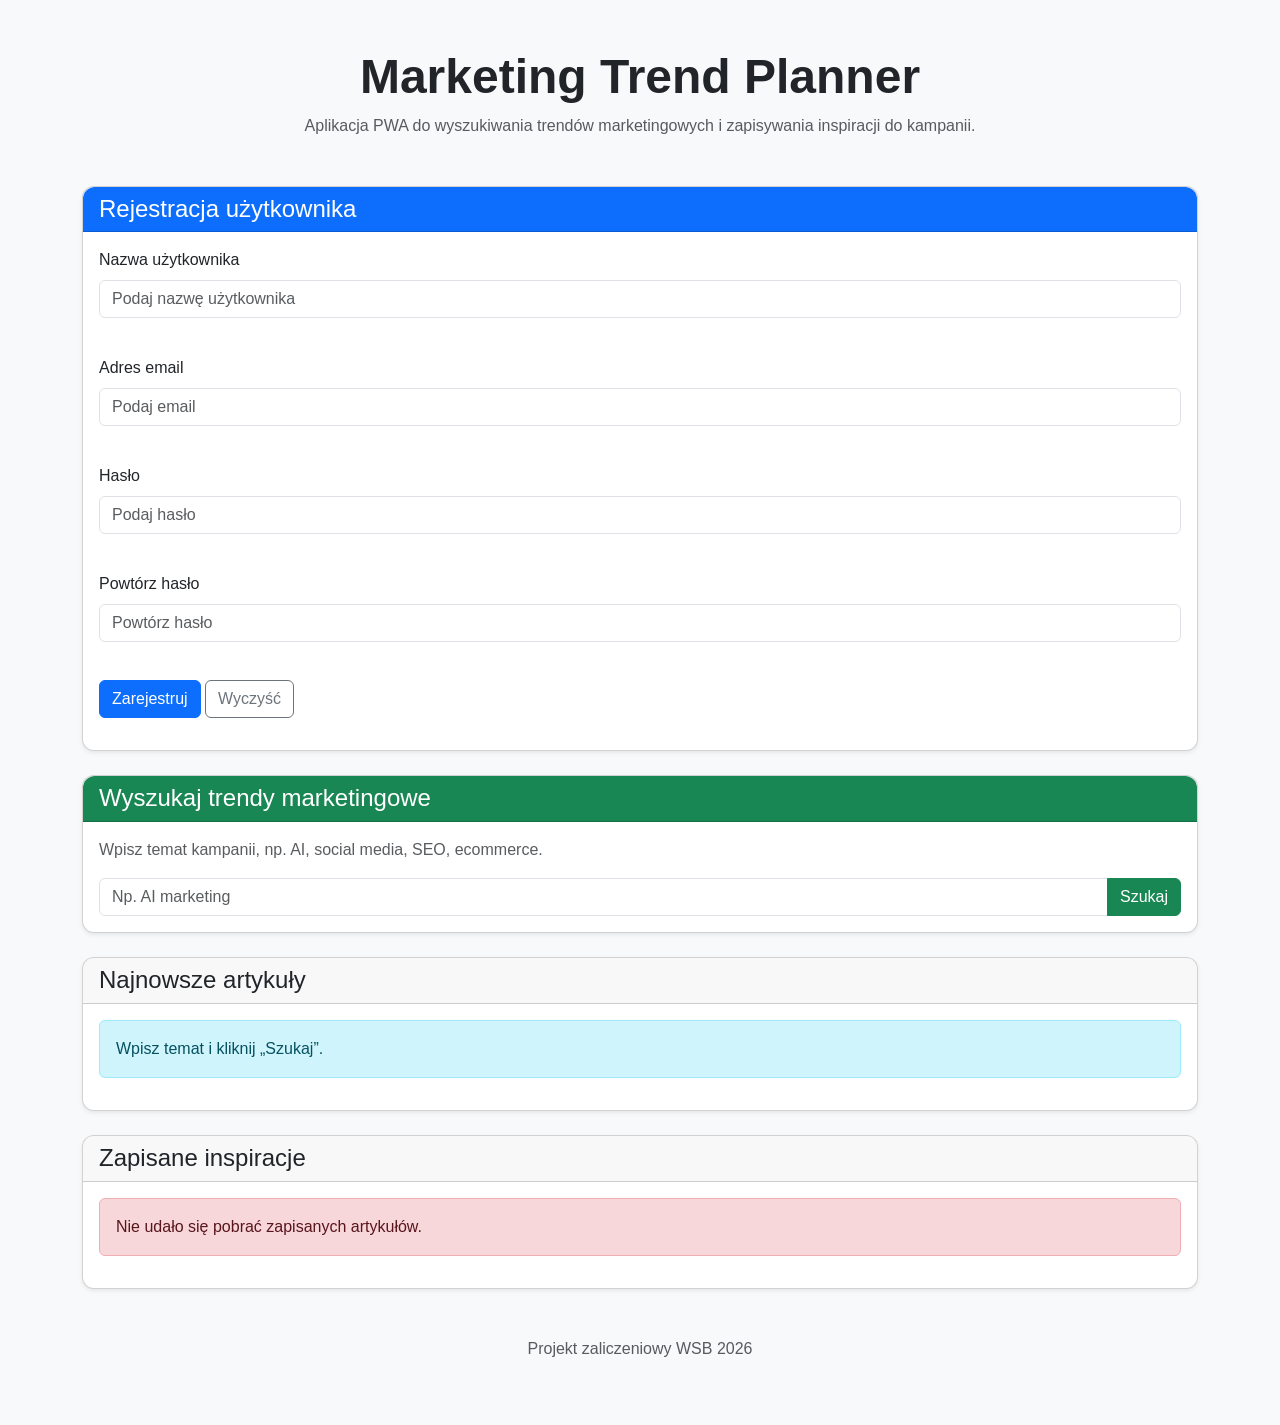
==== public/index.html @ 6ac09f5b "first commit" ====
<!DOCTYPE html>
<html lang="pl">

<head>
    <meta charset="UTF-8">
    <meta name="viewport" content="width=device-width, initial-scale=1.0">
    <title>Marketing Trend Planner</title>

    <link href="https://cdn.jsdelivr.net/npm/bootstrap@5.3.7/dist/css/bootstrap.min.css" rel="stylesheet">
    <link rel="manifest" href="manifest.json">
    <link rel="stylesheet" href="style.css">
</head>

<body class="bg-light">

    <div class="container py-5">

        <header class="text-center mb-5">
            <h1 class="display-5 fw-bold">Marketing Trend Planner</h1>
            <p class="text-muted">
                Aplikacja PWA do wyszukiwania trendów marketingowych i zapisywania inspiracji do kampanii.
            </p>
        </header>

        <section class="card shadow-sm mb-4">
            <div class="card-header bg-primary text-white">
                <h2 class="h4 mb-0">Rejestracja użytkownika</h2>
            </div>

            <div class="card-body">
                <form id="registerForm">

                    <div class="mb-3">
                        <label for="name" class="form-label">Nazwa użytkownika</label>
                        <input type="text" id="name" class="form-control" placeholder="Podaj nazwę użytkownika">
                        <p class="err_mess text-danger small mt-1"></p>
                    </div>

                    <div class="mb-3">
                        <label for="email" class="form-label">Adres email</label>
                        <input type="email" id="email" class="form-control" placeholder="Podaj email">
                        <p class="err_mess text-danger small mt-1"></p>
                    </div>

                    <div class="mb-3">
                        <label for="password1" class="form-label">Hasło</label>
                        <input type="password" id="password1" class="form-control" placeholder="Podaj hasło">
                        <p class="err_mess text-danger small mt-1"></p>
                    </div>

                    <div class="mb-3">
                        <label for="password2" class="form-label">Powtórz hasło</label>
                        <input type="password" id="password2" class="form-control" placeholder="Powtórz hasło">
                        <p class="err_mess text-danger small mt-1"></p>
                    </div>

                    <button type="submit" id="registerBtn" class="btn btn-primary">
                        Zarejestruj
                    </button>

                    <button type="reset" id="resetBtn" class="btn btn-outline-secondary">
                        Wyczyść
                    </button>

                    <div id="registerInfo" class="mt-3"></div>

                </form>
            </div>
        </section>

        <section class="card shadow-sm mb-4">
            <div class="card-header bg-success text-white">
                <h2 class="h4 mb-0">Wyszukaj trendy marketingowe</h2>
            </div>

            <div class="card-body">
                <p class="text-muted">
                    Wpisz temat kampanii, np. AI, social media, SEO, ecommerce.
                </p>

                <div class="input-group">
                    <input type="text" id="searchInput" class="form-control" placeholder="Np. AI marketing">
                    <button id="searchBtn" class="btn btn-success">Szukaj</button>
                </div>
            </div>
        </section>

        <section class="card shadow-sm mb-4">
            <div class="card-header">
                <h2 class="h4 mb-0">Najnowsze artykuły</h2>
            </div>

            <div class="card-body">
                <div id="newsBox">
                    <div class="alert alert-info">
                        Wpisz temat i kliknij „Szukaj”.
                    </div>
                </div>
            </div>
        </section>

        <section class="card shadow-sm">
            <div class="card-header">
                <h2 class="h4 mb-0">Zapisane inspiracje</h2>
            </div>

            <div class="card-body">
                <div id="savedBox">
                    <div class="alert alert-secondary">
                        Brak zapisanych artykułów.
                    </div>
                </div>
            </div>
        </section>

        <footer class="text-center text-muted mt-5">
            <p>Projekt zaliczeniowy WSB 2026</p>
        </footer>

    </div>

    <script src="script.js"></script>
</body>

</html>
---- public/style.css ----
body {
    font-family: Arial, sans-serif;
}

.card {
    border-radius: 12px;
}

.card-header {
    border-radius: 12px 12px 0 0 !important;
}

.article-card {
    border: 1px solid #ddd;
    border-radius: 10px;
    padding: 15px;
    margin-bottom: 15px;
    background-color: #ffffff;
}

.article-card h3 {
    font-size: 20px;
}

.article-card p {
    margin-bottom: 8px;
}

.article-date {
    font-size: 13px;
    color: #666;
}

.err_mess {
    min-height: 18px;
}
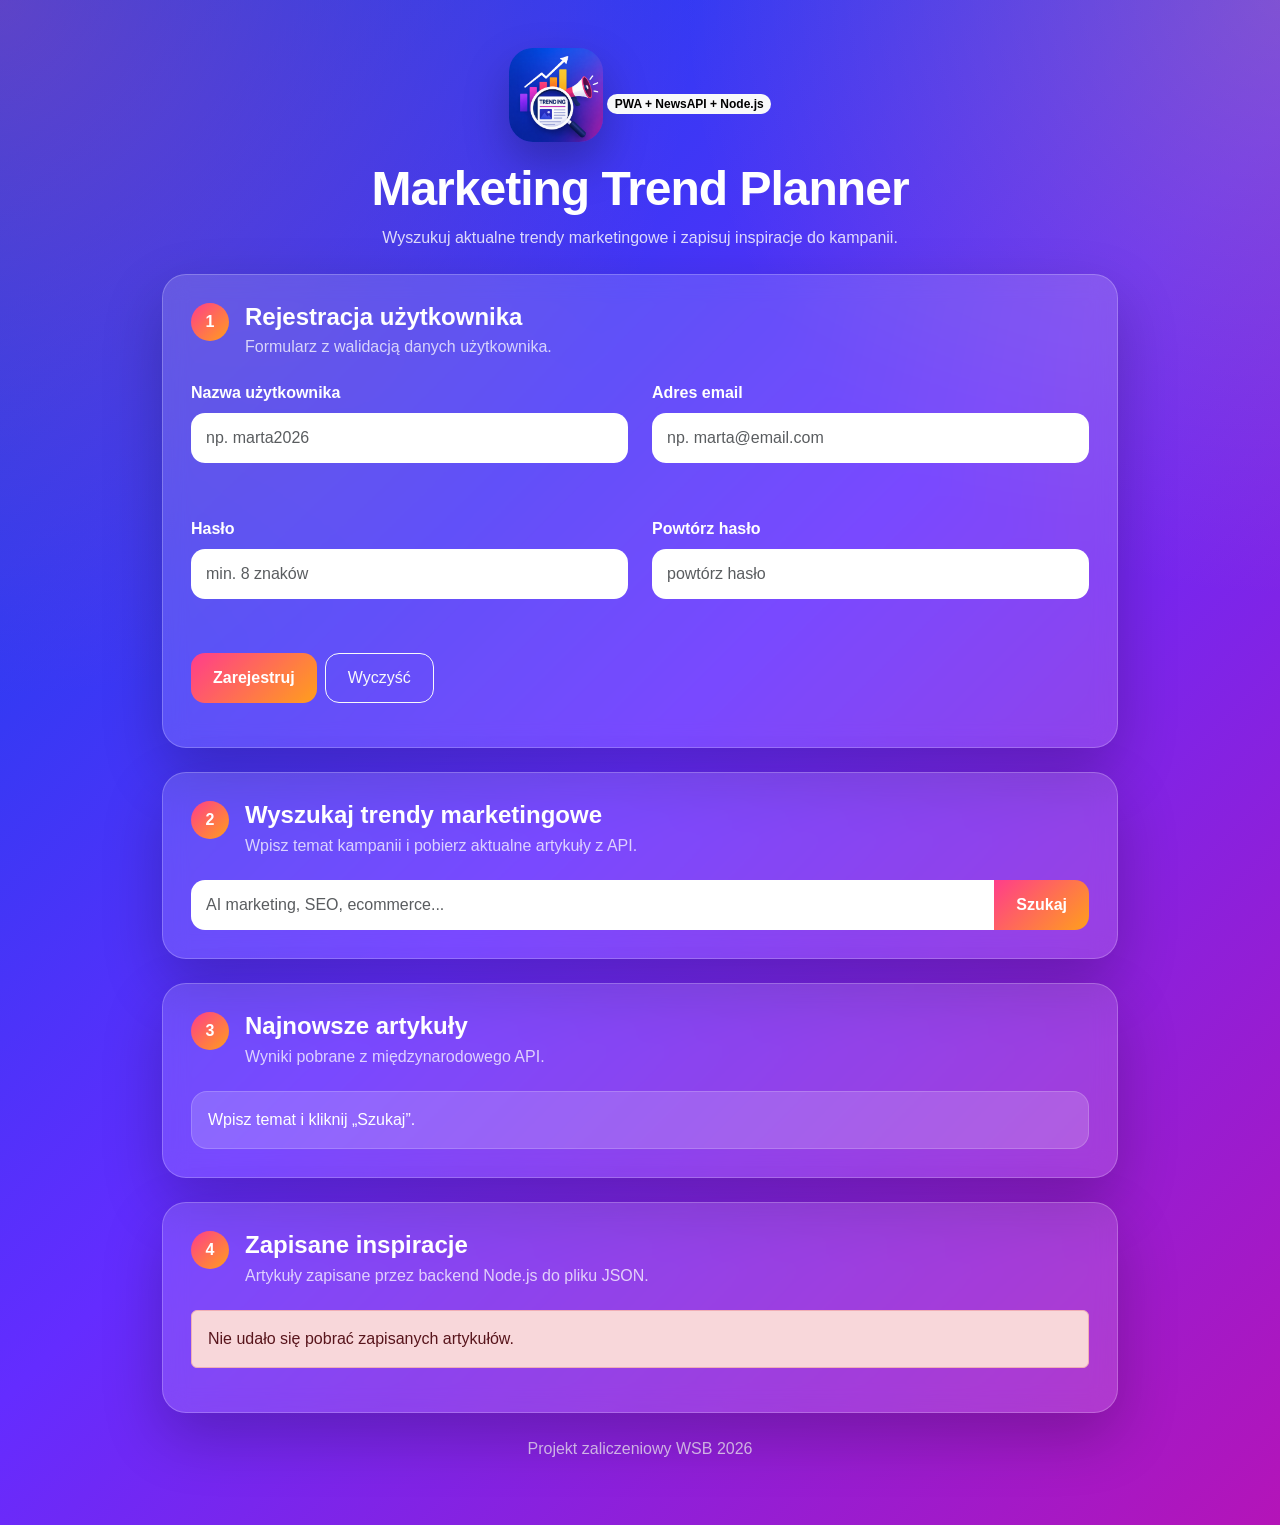
==== commit 13e11549: "update" ====
--- a/public/index.html
+++ b/public/index.html
@@ -9,113 +9,140 @@
     <link href="https://cdn.jsdelivr.net/npm/bootstrap@5.3.7/dist/css/bootstrap.min.css" rel="stylesheet">
     <link rel="manifest" href="manifest.json">
     <link rel="stylesheet" href="style.css">
+
+    <meta name="theme-color" content="#5b2cff">
 </head>
 
-<body class="bg-light">
+<body>
 
-    <div class="container py-5">
+    <div class="app-bg">
 
-        <header class="text-center mb-5">
-            <h1 class="display-5 fw-bold">Marketing Trend Planner</h1>
-            <p class="text-muted">
-                Aplikacja PWA do wyszukiwania trendów marketingowych i zapisywania inspiracji do kampanii.
-            </p>
-        </header>
+        <div class="container app-container py-5">
 
-        <section class="card shadow-sm mb-4">
-            <div class="card-header bg-primary text-white">
-                <h2 class="h4 mb-0">Rejestracja użytkownika</h2>
-            </div>
+            <header class="app-header text-center mb-4">
+                <img src="icon.png" alt="Marketing Trend Planner icon" class="app-icon">
 
-            <div class="card-body">
-                <form id="registerForm">
+                <p class="badge rounded-pill text-bg-light mb-3">
+                    PWA + NewsAPI + Node.js
+                </p>
 
-                    <div class="mb-3">
-                        <label for="name" class="form-label">Nazwa użytkownika</label>
-                        <input type="text" id="name" class="form-control" placeholder="Podaj nazwę użytkownika">
-                        <p class="err_mess text-danger small mt-1"></p>
+                <h1>Marketing Trend Planner</h1>
+
+                <p class="app-subtitle">
+                    Wyszukuj aktualne trendy marketingowe i zapisuj inspiracje do kampanii.
+                </p>
+            </header>
+
+            <main>
+
+                <section class="glass-card mb-4">
+                    <div class="section-title">
+                        <span class="section-number">1</span>
+                        <div>
+                            <h2>Rejestracja użytkownika</h2>
+                            <p>Formularz z walidacją danych użytkownika.</p>
+                        </div>
                     </div>
 
-                    <div class="mb-3">
-                        <label for="email" class="form-label">Adres email</label>
-                        <input type="email" id="email" class="form-control" placeholder="Podaj email">
-                        <p class="err_mess text-danger small mt-1"></p>
+                    <form id="registerForm">
+
+                        <div class="row">
+
+                            <div class="col-md-6 mb-3">
+                                <label for="name" class="form-label">Nazwa użytkownika</label>
+                                <input type="text" id="name" class="form-control" placeholder="np. marta2026">
+                                <p class="err_mess text-danger small mt-1"></p>
+                            </div>
+
+                            <div class="col-md-6 mb-3">
+                                <label for="email" class="form-label">Adres email</label>
+                                <input type="email" id="email" class="form-control" placeholder="np. marta@email.com">
+                                <p class="err_mess text-danger small mt-1"></p>
+                            </div>
+
+                            <div class="col-md-6 mb-3">
+                                <label for="password1" class="form-label">Hasło</label>
+                                <input type="password" id="password1" class="form-control" placeholder="min. 8 znaków">
+                                <p class="err_mess text-danger small mt-1"></p>
+                            </div>
+
+                            <div class="col-md-6 mb-3">
+                                <label for="password2" class="form-label">Powtórz hasło</label>
+                                <input type="password" id="password2" class="form-control" placeholder="powtórz hasło">
+                                <p class="err_mess text-danger small mt-1"></p>
+                            </div>
+
+                        </div>
+
+                        <div class="d-flex gap-2 flex-wrap">
+                            <button type="submit" id="registerBtn" class="btn btn-main">
+                                Zarejestruj
+                            </button>
+
+                            <button type="reset" id="resetBtn" class="btn btn-outline-light">
+                                Wyczyść
+                            </button>
+                        </div>
+
+                        <div id="registerInfo" class="mt-3"></div>
+
+                    </form>
+                </section>
+
+                <section class="glass-card mb-4">
+                    <div class="section-title">
+                        <span class="section-number">2</span>
+                        <div>
+                            <h2>Wyszukaj trendy marketingowe</h2>
+                            <p>Wpisz temat kampanii i pobierz aktualne artykuły z API.</p>
+                        </div>
                     </div>
 
-                    <div class="mb-3">
-                        <label for="password1" class="form-label">Hasło</label>
-                        <input type="password" id="password1" class="form-control" placeholder="Podaj hasło">
-                        <p class="err_mess text-danger small mt-1"></p>
+                    <div class="input-group custom-search">
+                        <input type="text" id="searchInput" class="form-control" placeholder="AI marketing, SEO, ecommerce...">
+                        <button id="searchBtn" class="btn btn-main">Szukaj</button>
+                    </div>
+                </section>
+
+                <section class="glass-card mb-4">
+                    <div class="section-title">
+                        <span class="section-number">3</span>
+                        <div>
+                            <h2>Najnowsze artykuły</h2>
+                            <p>Wyniki pobrane z międzynarodowego API.</p>
+                        </div>
                     </div>
 
-                    <div class="mb-3">
-                        <label for="password2" class="form-label">Powtórz hasło</label>
-                        <input type="password" id="password2" class="form-control" placeholder="Powtórz hasło">
-                        <p class="err_mess text-danger small mt-1"></p>
+                    <div id="newsBox">
+                        <div class="app-alert">
+                            Wpisz temat i kliknij „Szukaj”.
+                        </div>
+                    </div>
+                </section>
+
+                <section class="glass-card">
+                    <div class="section-title">
+                        <span class="section-number">4</span>
+                        <div>
+                            <h2>Zapisane inspiracje</h2>
+                            <p>Artykuły zapisane przez backend Node.js do pliku JSON.</p>
+                        </div>
                     </div>
 
-                    <button type="submit" id="registerBtn" class="btn btn-primary">
-                        Zarejestruj
-                    </button>
+                    <div id="savedBox">
+                        <div class="app-alert">
+                            Brak zapisanych artykułów.
+                        </div>
+                    </div>
+                </section>
 
-                    <button type="reset" id="resetBtn" class="btn btn-outline-secondary">
-                        Wyczyść
-                    </button>
+            </main>
 
-                    <div id="registerInfo" class="mt-3"></div>
+            <footer class="text-center mt-4">
+                <p>Projekt zaliczeniowy WSB 2026</p>
+            </footer>
 
-                </form>
-            </div>
-        </section>
-
-        <section class="card shadow-sm mb-4">
-            <div class="card-header bg-success text-white">
-                <h2 class="h4 mb-0">Wyszukaj trendy marketingowe</h2>
-            </div>
-
-            <div class="card-body">
-                <p class="text-muted">
-                    Wpisz temat kampanii, np. AI, social media, SEO, ecommerce.
-                </p>
-
-                <div class="input-group">
-                    <input type="text" id="searchInput" class="form-control" placeholder="Np. AI marketing">
-                    <button id="searchBtn" class="btn btn-success">Szukaj</button>
-                </div>
-            </div>
-        </section>
-
-        <section class="card shadow-sm mb-4">
-            <div class="card-header">
-                <h2 class="h4 mb-0">Najnowsze artykuły</h2>
-            </div>
-
-            <div class="card-body">
-                <div id="newsBox">
-                    <div class="alert alert-info">
-                        Wpisz temat i kliknij „Szukaj”.
-                    </div>
-                </div>
-            </div>
-        </section>
-
-        <section class="card shadow-sm">
-            <div class="card-header">
-                <h2 class="h4 mb-0">Zapisane inspiracje</h2>
-            </div>
-
-            <div class="card-body">
-                <div id="savedBox">
-                    <div class="alert alert-secondary">
-                        Brak zapisanych artykułów.
-                    </div>
-                </div>
-            </div>
-        </section>
-
-        <footer class="text-center text-muted mt-5">
-            <p>Projekt zaliczeniowy WSB 2026</p>
-        </footer>
+        </div>
 
     </div>
 
--- a/public/style.css
+++ b/public/style.css
@@ -1,36 +1,183 @@
+:root {
+    --blue: #0647e8;
+    --purple: #642cff;
+    --pink: #ff3d8b;
+    --orange: #ff9f1c;
+    --yellow: #ffd23f;
+    --dark: #111827;
+    --light: #ffffff;
+}
+
+* {
+    box-sizing: border-box;
+}
+
 body {
     font-family: Arial, sans-serif;
+    color: var(--light);
+    min-height: 100vh;
 }
 
-.card {
-    border-radius: 12px;
+.app-bg {
+    min-height: 100vh;
+    background:
+        radial-gradient(circle at top left, rgba(255, 61, 139, 0.35), transparent 35%),
+        radial-gradient(circle at top right, rgba(255, 210, 63, 0.22), transparent 30%),
+        linear-gradient(135deg, var(--blue), var(--purple), #b414b8);
 }
 
-.card-header {
-    border-radius: 12px 12px 0 0 !important;
+.app-container {
+    max-width: 980px;
+}
+
+.app-header h1 {
+    font-size: 48px;
+    font-weight: 800;
+    letter-spacing: -1px;
+}
+
+.app-subtitle {
+    max-width: 620px;
+    margin: 0 auto;
+    color: rgba(255, 255, 255, 0.82);
+}
+
+.app-icon {
+    width: 94px;
+    height: 94px;
+    border-radius: 24px;
+    margin-bottom: 18px;
+    box-shadow: 0 20px 45px rgba(0, 0, 0, 0.25);
+}
+
+.glass-card {
+    background: rgba(255, 255, 255, 0.14);
+    border: 1px solid rgba(255, 255, 255, 0.22);
+    box-shadow: 0 24px 60px rgba(0, 0, 0, 0.22);
+    backdrop-filter: blur(12px);
+    border-radius: 24px;
+    padding: 28px;
+}
+
+.section-title {
+    display: flex;
+    gap: 16px;
+    align-items: flex-start;
+    margin-bottom: 22px;
+}
+
+.section-title h2 {
+    font-size: 24px;
+    font-weight: 700;
+    margin-bottom: 4px;
+}
+
+.section-title p {
+    margin: 0;
+    color: rgba(255, 255, 255, 0.75);
+}
+
+.section-number {
+    width: 38px;
+    height: 38px;
+    min-width: 38px;
+    border-radius: 50%;
+    background: linear-gradient(135deg, var(--pink), var(--orange));
+    color: white;
+    display: flex;
+    align-items: center;
+    justify-content: center;
+    font-weight: 700;
+}
+
+.form-label {
+    font-weight: 600;
+    color: white;
+}
+
+.form-control {
+    border: none;
+    border-radius: 14px;
+    padding: 13px 15px;
+}
+
+.form-control:focus {
+    box-shadow: 0 0 0 4px rgba(255, 61, 139, 0.28);
+}
+
+.btn-main {
+    border: none;
+    border-radius: 14px;
+    padding: 12px 22px;
+    font-weight: 700;
+    color: white;
+    background: linear-gradient(135deg, var(--pink), var(--orange));
+}
+
+.btn-main:hover {
+    color: white;
+    opacity: 0.92;
+}
+
+.btn-outline-light {
+    border-radius: 14px;
+    padding: 12px 22px;
+}
+
+.custom-search .form-control {
+    border-radius: 14px 0 0 14px;
+}
+
+.custom-search .btn {
+    border-radius: 0 14px 14px 0;
+}
+
+.app-alert {
+    background: rgba(255, 255, 255, 0.16);
+    border: 1px solid rgba(255, 255, 255, 0.18);
+    color: white;
+    border-radius: 16px;
+    padding: 16px;
 }
 
 .article-card {
-    border: 1px solid #ddd;
-    border-radius: 10px;
-    padding: 15px;
-    margin-bottom: 15px;
-    background-color: #ffffff;
+    background: rgba(255, 255, 255, 0.92);
+    color: var(--dark);
+    border-radius: 18px;
+    padding: 20px;
+    margin-bottom: 16px;
 }
 
 .article-card h3 {
     font-size: 20px;
+    font-weight: 700;
 }
 
 .article-card p {
-    margin-bottom: 8px;
+    color: #4b5563;
 }
 
 .article-date {
     font-size: 13px;
-    color: #666;
+    color: #6b7280;
 }
 
 .err_mess {
     min-height: 18px;
+    font-weight: 600;
+}
+
+footer {
+    color: rgba(255, 255, 255, 0.72);
+}
+
+@media (max-width: 576px) {
+    .app-header h1 {
+        font-size: 34px;
+    }
+
+    .glass-card {
+        padding: 20px;
+        border-radius: 20px;
+    }
 }
